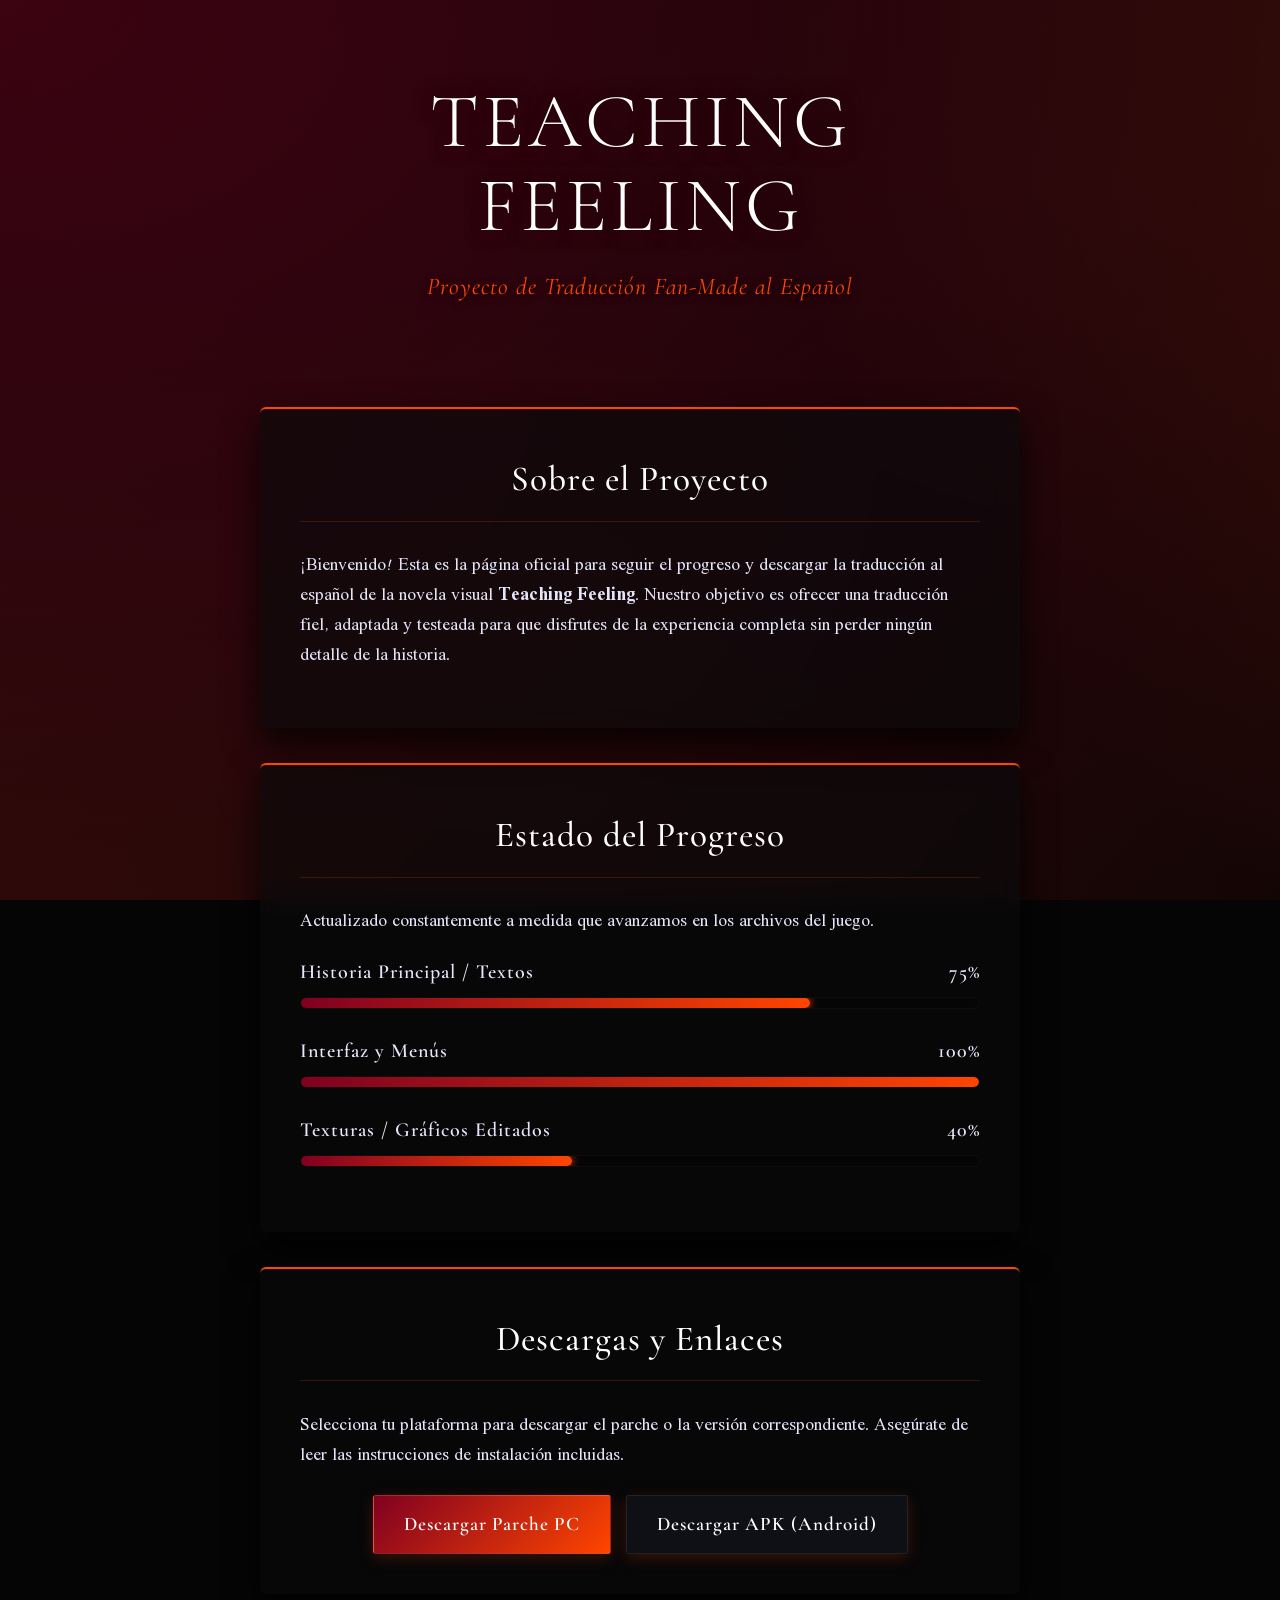
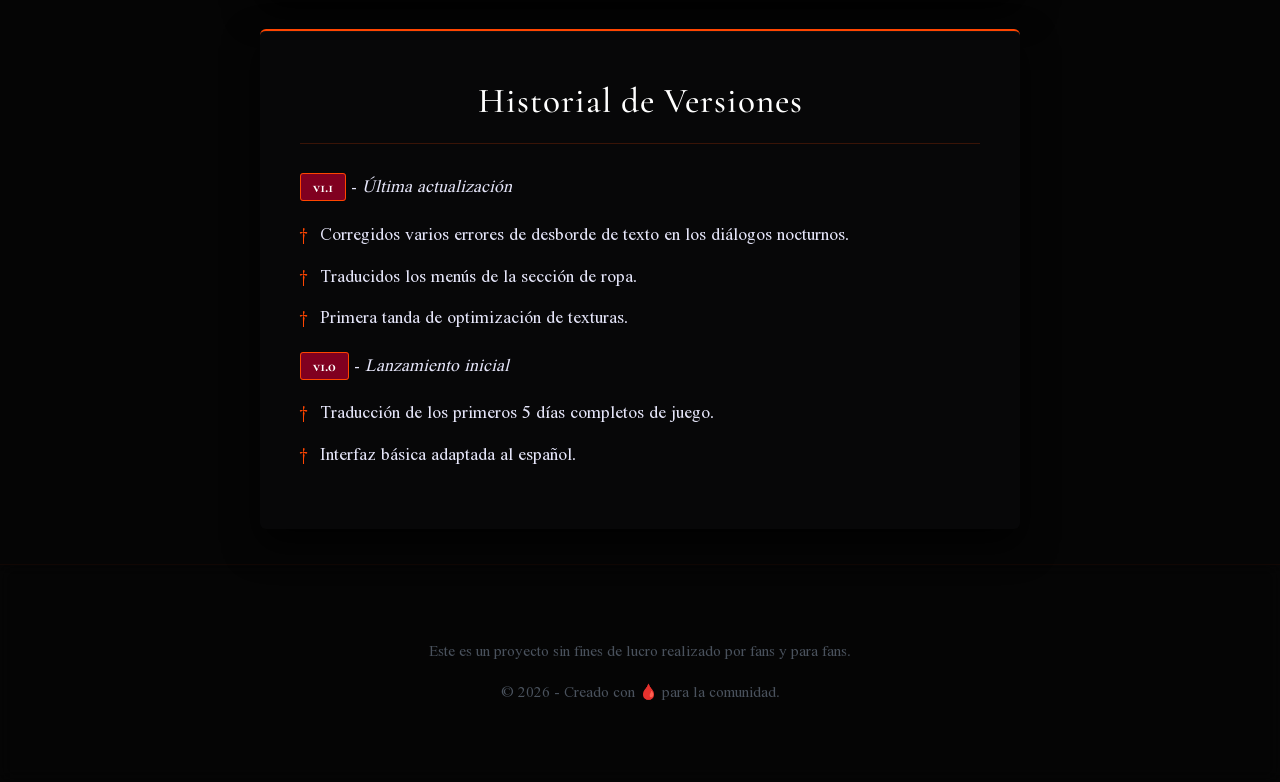
==== index.html @ 64848641 "TF" ====
<!DOCTYPE html>
<html lang="es">
<head>
    <meta charset="UTF-8">
    <meta name="viewport" content="width=device-width, initial-scale=1.0, maximum-scale=1.0, user-scalable=no">
    <title>Teaching Feeling - Traducción al Español</title>
    <link rel="stylesheet" href="style.css">
</head>
<body>

    <header>
        <h1>Teaching Feeling</h1>
        <p class="subtitle">Proyecto de Traducción Fan-Made al Español</p>
    </header>

    <div class="container">

        <section id="about">
            <h2>Sobre el Proyecto</h2>
            <p>¡Bienvenido! Esta es la página oficial para seguir el progreso y descargar la traducción al español de la novela visual <strong>Teaching Feeling</strong>. Nuestro objetivo es ofrecer una traducción fiel, adaptada y testeada para que disfrutes de la experiencia completa sin perder ningún detalle de la historia.</p>
        </section>

        <section id="progress">
            <h2>Estado del Progreso</h2>
            <p>Actualizado constantemente a medida que avanzamos en los archivos del juego.</p>
            
            <div class="progress-wrapper">
                <div class="progress-label">
                    <span class="highlight">Historia Principal / Textos</span>
                    <span class="highlight">75%</span>
                </div>
                <div class="progress-bar-bg">
                    <div class="progress-bar-fill" style="width: 75%;"></div>
                </div>
            </div>

            <div class="progress-wrapper">
                <div class="progress-label">
                    <span class="highlight">Interfaz y Menús</span>
                    <span class="highlight">100%</span>
                </div>
                <div class="progress-bar-bg">
                    <div class="progress-bar-fill" style="width: 100%;"></div>
                </div>
            </div>

            <div class="progress-wrapper">
                <div class="progress-label">
                    <span class="highlight text-muted">Texturas / Gráficos Editados</span>
                    <span class="highlight text-muted">40%</span>
                </div>
                <div class="progress-bar-bg">
                    <div class="progress-bar-fill" style="width: 40%;"></div>
                </div>
            </div>
        </section>

        <section id="download">
            <h2>Descargas y Enlaces</h2>
            <p>Selecciona tu plataforma para descargar el parche o la versión correspondiente. Asegúrate de leer las instrucciones de instalación incluidas.</p>
            <div class="btn-container">
                <a href="#" class="btn" target="_blank">Descargar Parche PC</a>
                <a href="#" class="btn btn-secondary" target="_blank">Descargar APK (Android)</a>
            </div>
        </section>

        <section id="changelog">
            <h2>Historial de Versiones</h2>
            <p><span class="version-tag">v1.1</span> - <em>Última actualización</em></p>
            <ul>
                <li>Corregidos varios errores de desborde de texto en los diálogos nocturnos.</li>
                <li>Traducidos los menús de la sección de ropa.</li>
                <li>Primera tanda de optimización de texturas.</li>
            </ul>
            
            <p><span class="version-tag">v1.0</span> - <em>Lanzamiento inicial</em></p>
            <ul>
                <li>Traducción de los primeros 5 días completos de juego.</li>
                <li>Interfaz básica adaptada al español.</li>
            </ul>
        </section>

    </div>

    <footer>
        <p>Este es un proyecto sin fines de lucro realizado por fans y para fans.</p>
        <p>&copy; 2026 - Creado con 🩸 para la comunidad.</p>
    </footer>

</body>
</html>
---- style.css ----
/* --- IMPORTACIÓN DE FUENTES DESDE GOOGLE FONTS --- */
@import url('https://fonts.googleapis.com/css2?family=Cormorant+Garamond:ital,wght@0,300..700;1,300..700&family=Tai+Heritage+Pro:wght@400;700&display=swap');

/* --- CONFIGURACIÓN DE VARIABLES --- */
:root {
    --card-bg: rgba(10, 10, 12, 0.65); 
    --accent-color: #ff4500;       
    --accent-blood: #800020;       
    --text-color: #e6e6fa;
    --text-muted: #9fa8b3;
}

/* --- BLINDAJE ABSOLUTO ANTI-DESBORDE Y CENTRADO --- */
html, body {
    width: 100%;
    max-width: 100%;
    margin: 0;
    padding: 0;
    overflow-x: hidden; 
    box-sizing: border-box;
}

*, *:before, *:after {
    box-sizing: inherit;
}

body {
    font-family: 'Tai Heritage Pro', serif;
    color: var(--text-color);
    line-height: 1.7;
    font-size: 1.1rem;
    min-height: 100vh;
    background-color: #050505; 
    
    /* Configuración de alineación central para el body */
    display: flex;
    flex-direction: column;
    align-items: center;
    justify-content: flex-start;
    text-align: center; /* Centra textos por defecto */
    
    /* Fondo animado líquido */
    background-image: 
        radial-gradient(at 0% 0%, rgba(128, 0, 32, 0.45) 0px, transparent 50%),   
        radial-gradient(at 100% 0%, rgba(255, 69, 0, 0.35) 0px, transparent 50%), 
        radial-gradient(at 50% 50%, rgba(20, 5, 5, 0.9) 0px, transparent 100%),   
        radial-gradient(at 0% 100%, rgba(255, 69, 0, 0.3) 0px, transparent 60%),  
        radial-gradient(at 100% 100%, rgba(140, 10, 10, 0.5) 0px, transparent 50%);
    
    background-size: 200% 200%;
    background-attachment: fixed;
    animation: fluidoMaligno 18s ease infinite alternate;
}

@keyframes fluidoMaligno {
    0% { background-position: 0% 50%; }
    50% { background-position: 100% 50%; }
    100% { background-position: 50% 100%; }
}

/* --- CONTENEDOR CENTRAL CONTROLADO --- */
.container {
    width: 100%;
    max-width: 800px; /* Un pelo más estrecho para centrar mejor el impacto visual */
    padding: 0 20px;
    position: relative;
    z-index: 2;
}

/* --- ENCABEZADO CENTRADO TOTAL --- */
header {
    width: 100%;
    max-width: 800px;
    padding: 80px 20px 40px 20px;
    position: relative;
    z-index: 2;
    margin: 0 auto;
}

header h1 {
    font-family: 'Cormorant Garamond', serif;
    font-size: 4.8rem; 
    font-weight: 300;
    letter-spacing: 4px;
    margin: 0;
    color: #ffffff;
    line-height: 1.1;
    text-transform: uppercase;
    text-shadow: 0 0 20px rgba(0, 0, 0, 0.9), 0 5px 15px rgba(128, 0, 32, 0.4);
}

header .subtitle {
    font-family: 'Cormorant Garamond', serif;
    font-style: italic;
    color: var(--accent-color);
    font-size: 1.5rem;
    margin-top: 18px;
    letter-spacing: 1px;
    text-shadow: 0 2px 8px rgba(0,0,0,0.8);
}

/* --- TARJETAS CENTRADAS CORREGIDAS --- */
section {
    background-color: var(--card-bg);
    padding: 40px;
    margin: 35px 0;
    border-radius: 6px;
    border-top: 2px solid var(--accent-color); /* Borde superior para mantener simetría central */
    backdrop-filter: blur(12px); 
    -webkit-backdrop-filter: blur(12px);
    box-shadow: 0 15px 35px rgba(0, 0, 0, 0.8), inset 0 1px 1px rgba(255,255,255,0.05);
    text-align: left; /* Mantiene la lectura del contenido alineada a la izquierda dentro de la tarjeta */
}

section h2 {
    font-family: 'Cormorant Garamond', serif;
    font-size: 2.2rem;
    font-weight: 500;
    margin-top: 0;
    border-bottom: 1px solid rgba(255, 69, 0, 0.2);
    padding-bottom: 12px;
    color: #ffffff;
    letter-spacing: 1px;
    text-align: center; /* Títulos de secciones bien centrados */
}

/* --- BARRAS DE PROGRESO --- */
.highlight {
    font-family: 'Cormorant Garamond', serif;
    font-size: 1.25rem;
    font-weight: 600;
    letter-spacing: 1px;
}

.progress-wrapper {
    margin-bottom: 25px;
}

.progress-label {
    display: flex;
    justify-content: space-between;
    margin-bottom: 8px;
}

.progress-bar-bg {
    background-color: rgba(5, 5, 7, 0.8);
    height: 12px;
    border-radius: 6px;
    overflow: hidden;
    border: 1px solid rgba(255, 255, 255, 0.03);
}

.progress-bar-fill {
    background: linear-gradient(90deg, var(--accent-blood), var(--accent-color));
    height: 100%;
    border-radius: 6px;
    box-shadow: 0 0 8px var(--accent-color);
}

/* --- BOTONES ALINEADOS AL CENTRO --- */
.btn-container {
    display: flex;
    gap: 15px;
    flex-wrap: wrap;
    justify-content: center; /* Centra los botones en PC */
    margin-top: 25px;
}

.btn {
    font-family: 'Cormorant Garamond', serif;
    font-size: 1.2rem;
    font-weight: 600;
    background: linear-gradient(135deg, var(--accent-blood), var(--accent-color));
    color: #ffffff;
    padding: 12px 30px;
    text-decoration: none;
    border-radius: 3px;
    transition: all 0.4s cubic-bezier(0.25, 0.8, 0.25, 1);
    letter-spacing: 1px;
    box-shadow: 0 4px 15px rgba(255, 69, 0, 0.2);
    border: 1px solid rgba(255, 255, 255, 0.1);
}

.btn:hover {
    transform: translateY(-2px);
    box-shadow: 0 8px 25px rgba(255, 69, 0, 0.45);
    border-color: var(--accent-color);
}

.btn-secondary {
    background: rgba(20, 24, 33, 0.6);
    border: 1px solid rgba(255, 255, 255, 0.08);
}

.btn-secondary:hover {
    background: rgba(35, 42, 56, 0.8);
}

/* --- LISTAS --- */
ul {
    list-style-type: none;
    padding-left: 0;
}

li {
    margin-bottom: 12px;
    position: relative;
    padding-left: 20px;
}

li::before {
    content: "†";
    color: var(--accent-color);
    position: absolute;
    left: 0;
    top: 0;
    font-size: 1.1rem;
}

.version-tag {
    font-family: 'Cormorant Garamond', serif;
    color: #ffffff;
    background-color: var(--accent-blood);
    padding: 3px 12px;
    border-radius: 3px;
    font-size: 1rem;
    font-weight: 700;
    border: 1px solid var(--accent-color);
}

/* --- FOOTER CENTRADO --- */
footer {
    width: 100%;
    text-align: center;
    padding: 60px 20px;
    color: #4a525d;
    font-size: 0.95rem;
    border-top: 1px solid rgba(255, 69, 0, 0.05);
    background-color: rgba(5, 5, 5, 0.6);
    backdrop-filter: blur(8px);
}

/* ==========================================================================
   🛠️ CORRECCIÓN DEFINITIVA ANDROID / MÓVILES (ANTI-ZOOM TOTAL)
   ========================================================================== */
@media (max-width: 768px) {
    body {
        font-size: 1rem;
    }

    .container {
        padding: 0 12px; /* Espaciado simétrico para celulares */
    }

    header {
        padding: 50px 10px 25px 10px;
    }

    header h1 {
        font-size: 2.4rem; /* Ajuste perfecto para pantallas Android estándar */
        letter-spacing: 2px;
        line-height: 1.2;
    }

    header .subtitle {
        font-size: 1.1rem;
        margin-top: 12px;
    }

    section {
        padding: 22px;   /* Mayor optimización de lectura */
        margin: 25px 0;  
    }

    section h2 {
        font-size: 1.6rem; 
    }

    .btn-container {
        gap: 12px;
        width: 100%;
    }

    .btn {
        width: 100%; /* Botones adaptables limpios a pantalla completa táctil */
        box-sizing: border-box;
    }
}
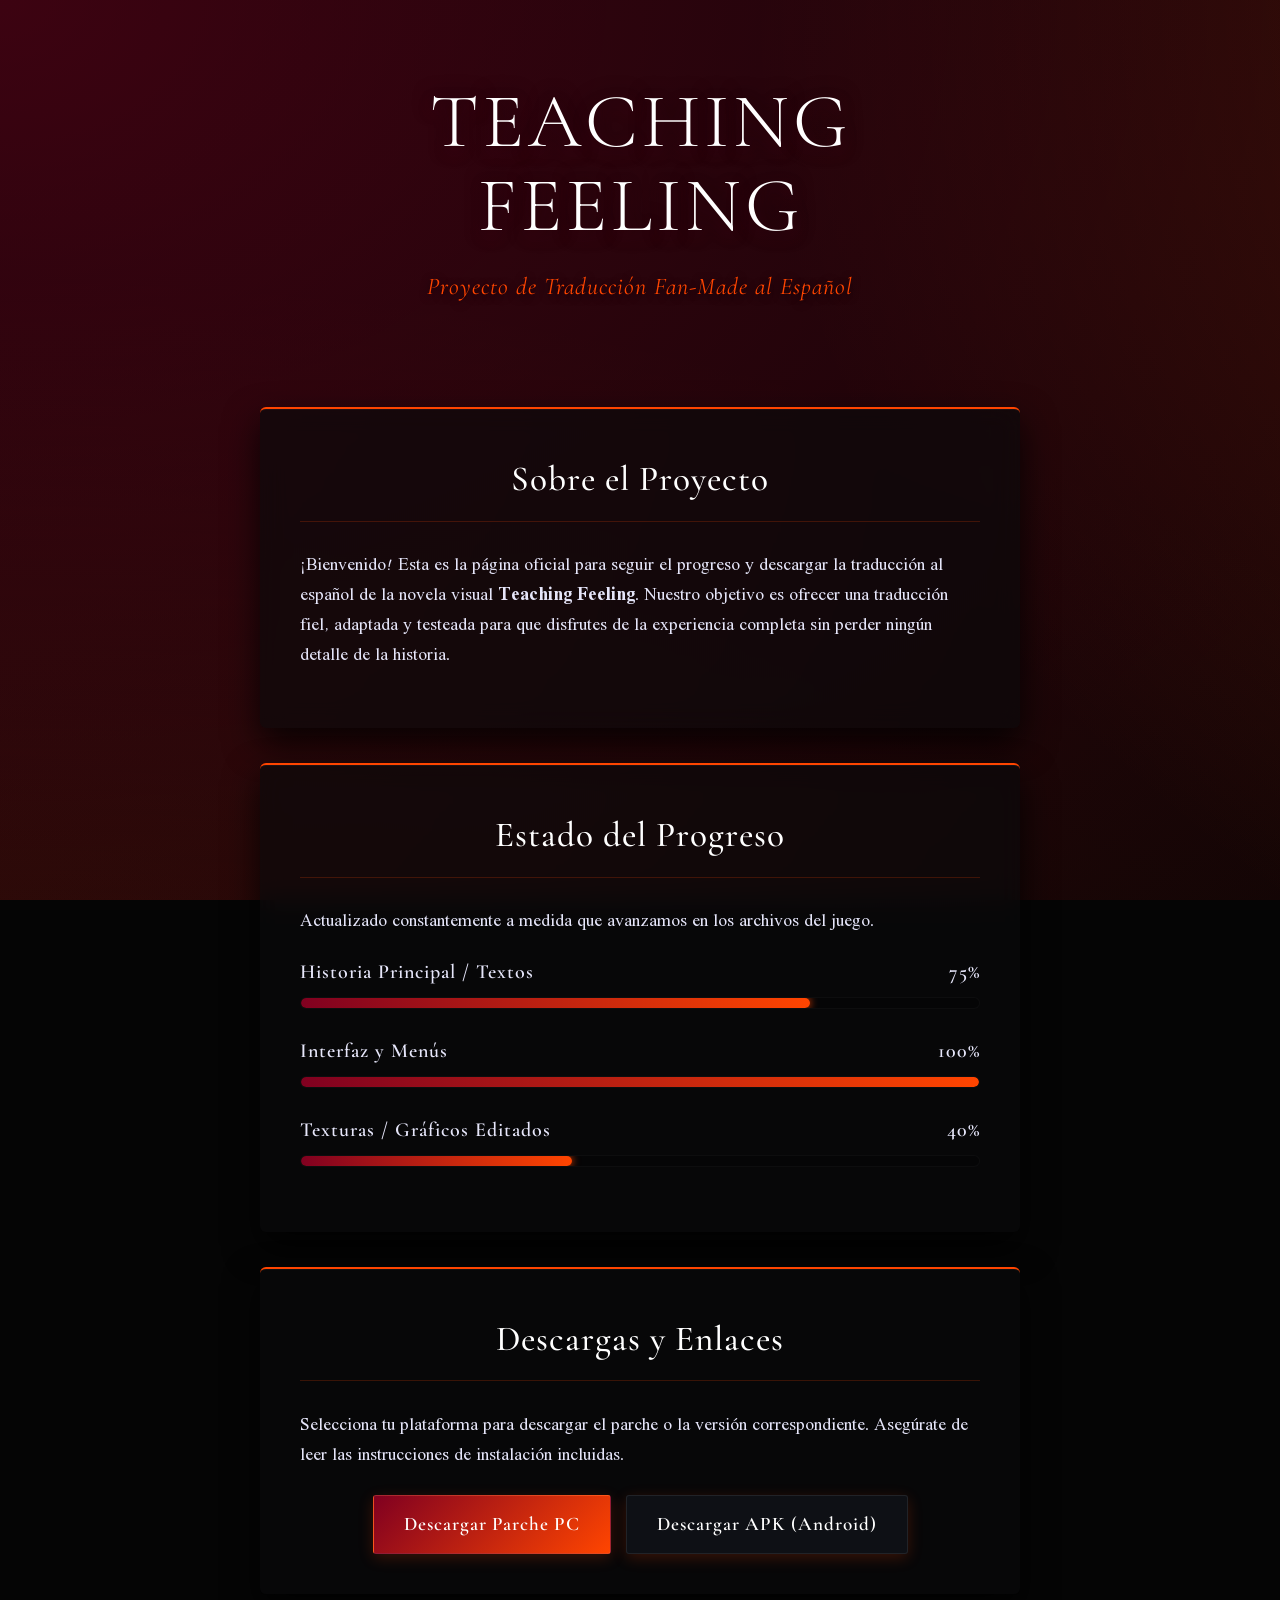
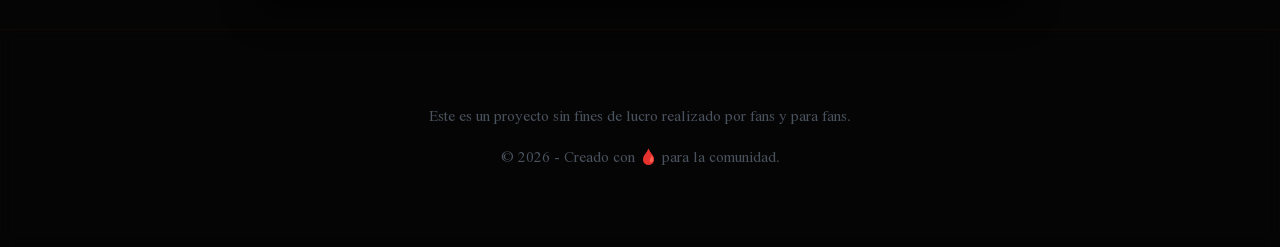
==== commit 6af021e2: "TF" ====
--- a/index.html
+++ b/index.html
@@ -1,6 +1,9 @@
 <!DOCTYPE html>
 <html lang="es">
 <head>
+    <!-- ==========================================================================
+       ⚙️ CONFIGURACIÓN METADATOS Y CONTROL MÓVIL
+       ========================================================================== -->
     <meta charset="UTF-8">
     <meta name="viewport" content="width=device-width, initial-scale=1.0, maximum-scale=1.0, user-scalable=no">
     <title>Teaching Feeling - Traducción al Español</title>
@@ -8,22 +11,31 @@
 </head>
 <body>
 
+    <!-- ==========================================================================
+       👑 ENCABEZADO PRINCIPAL DE LA PÁGINA
+       ========================================================================== -->
     <header>
         <h1>Teaching Feeling</h1>
         <p class="subtitle">Proyecto de Traducción Fan-Made al Español</p>
     </header>
 
+    <!-- ==========================================================================
+       📦 CONTENEDOR DE CUADROS PRINCIPALES
+       ========================================================================== -->
     <div class="container">
 
+        <!-- 📜 CUADRO 1: SOBRE EL PROYECTO -->
         <section id="about">
             <h2>Sobre el Proyecto</h2>
             <p>¡Bienvenido! Esta es la página oficial para seguir el progreso y descargar la traducción al español de la novela visual <strong>Teaching Feeling</strong>. Nuestro objetivo es ofrecer una traducción fiel, adaptada y testeada para que disfrutes de la experiencia completa sin perder ningún detalle de la historia.</p>
         </section>
 
+        <!-- 📊 CUADRO 2: ESTADO DEL PROGRESO (BARRAS) -->
         <section id="progress">
             <h2>Estado del Progreso</h2>
             <p>Actualizado constantemente a medida que avanzamos en los archivos del juego.</p>
             
+            <!-- Barra 1: Historia Principal -->
             <div class="progress-wrapper">
                 <div class="progress-label">
                     <span class="highlight">Historia Principal / Textos</span>
@@ -34,6 +46,7 @@
                 </div>
             </div>
 
+            <!-- Barra 2: Interfaz -->
             <div class="progress-wrapper">
                 <div class="progress-label">
                     <span class="highlight">Interfaz y Menús</span>
@@ -44,6 +57,7 @@
                 </div>
             </div>
 
+            <!-- Barra 3: Texturas -->
             <div class="progress-wrapper">
                 <div class="progress-label">
                     <span class="highlight text-muted">Texturas / Gráficos Editados</span>
@@ -55,6 +69,7 @@
             </div>
         </section>
 
+        <!-- 📥 CUADRO 3: DESCARGAS Y BOTONES -->
         <section id="download">
             <h2>Descargas y Enlaces</h2>
             <p>Selecciona tu plataforma para descargar el parche o la versión correspondiente. Asegúrate de leer las instrucciones de instalación incluidas.</p>
@@ -64,24 +79,11 @@
             </div>
         </section>
 
-        <section id="changelog">
-            <h2>Historial de Versiones</h2>
-            <p><span class="version-tag">v1.1</span> - <em>Última actualización</em></p>
-            <ul>
-                <li>Corregidos varios errores de desborde de texto en los diálogos nocturnos.</li>
-                <li>Traducidos los menús de la sección de ropa.</li>
-                <li>Primera tanda de optimización de texturas.</li>
-            </ul>
-            
-            <p><span class="version-tag">v1.0</span> - <em>Lanzamiento inicial</em></p>
-            <ul>
-                <li>Traducción de los primeros 5 días completos de juego.</li>
-                <li>Interfaz básica adaptada al español.</li>
-            </ul>
-        </section>
-
     </div>
 
+    <!-- ==========================================================================
+       🩸 PIE DE PÁGINA (FOOTER)
+       ========================================================================== -->
     <footer>
         <p>Este es un proyecto sin fines de lucro realizado por fans y para fans.</p>
         <p>&copy; 2026 - Creado con 🩸 para la comunidad.</p>
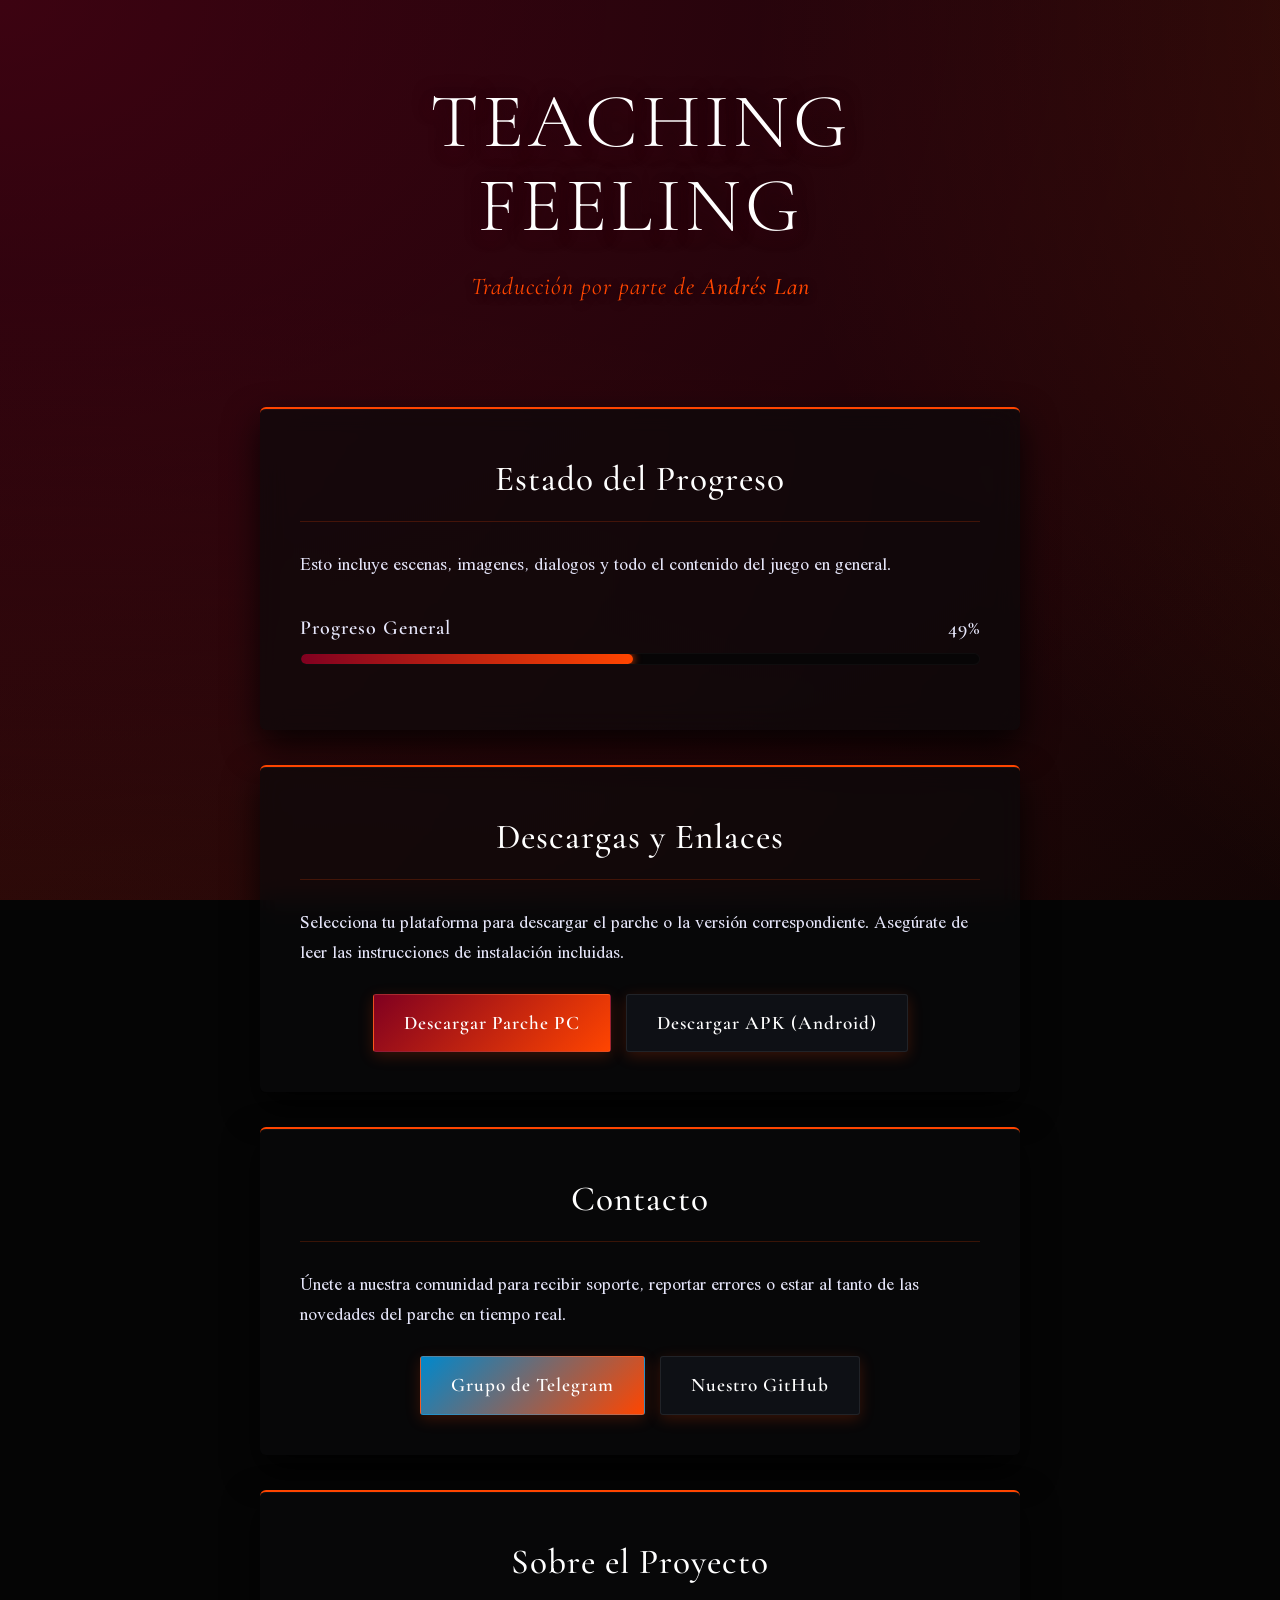
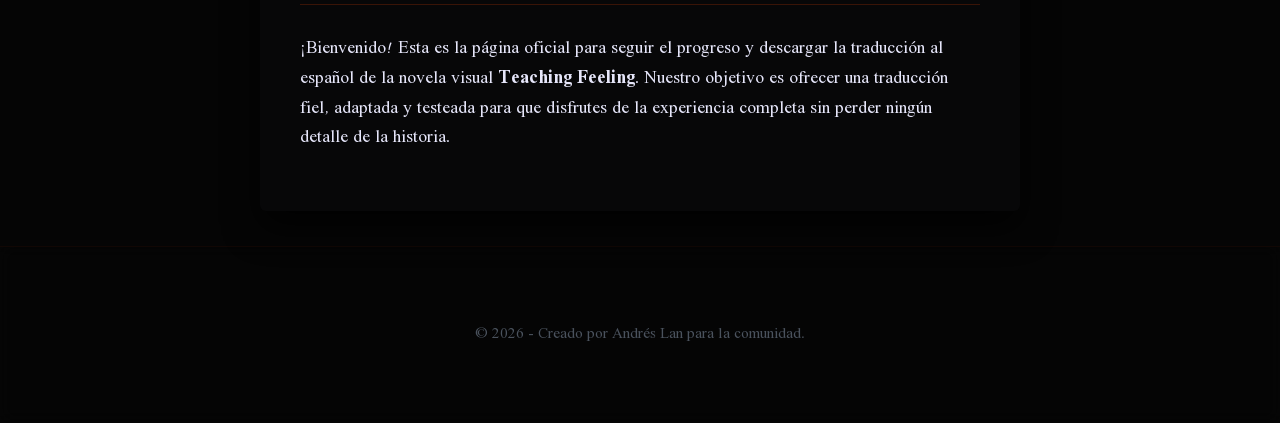
==== commit ce2c7d1f: "TF" ====
--- a/index.html
+++ b/index.html
@@ -8,68 +8,53 @@
     <meta name="viewport" content="width=device-width, initial-scale=1.0, maximum-scale=1.0, user-scalable=no">
     <title>Teaching Feeling - Traducción al Español</title>
     <link rel="stylesheet" href="style.css">
+    <style>
+        /* Un pequeño retoque para que tu enlace en el subtítulo se vea nítido y no como un link azul feo */
+        header .subtitle a {
+            color: var(--accent-color);
+            text-decoration: none;
+            font-weight: 500;
+            transition: color 0.3s ease;
+        }
+        header .subtitle a:hover {
+            color: #ffffff;
+            text-shadow: 0 0 10px var(--accent-color);
+        }
+    </style>
 </head>
 <body>
 
     <!-- ==========================================================================
-       👑 ENCABEZADO PRINCIPAL DE LA PÁGINA
+       👑 ENCABEZADO PRINCIPAL (CON TU CANAL DE YOUTUBE)
        ========================================================================== -->
     <header>
         <h1>Teaching Feeling</h1>
-        <p class="subtitle">Proyecto de Traducción Fan-Made al Español</p>
+        <p class="subtitle">Traducción por parte de <a href="https://www.youtube.com/@andres_lan2969" target="_blank">Andrés Lan</a></p>
     </header>
 
     <!-- ==========================================================================
-       📦 CONTENEDOR DE CUADROS PRINCIPALES
+       📦 CONTENEDOR DE CUADROS PRINCIPALES (REORDENADO Y CONFIGURADO)
        ========================================================================== -->
     <div class="container">
 
-        <!-- 📜 CUADRO 1: SOBRE EL PROYECTO -->
-        <section id="about">
-            <h2>Sobre el Proyecto</h2>
-            <p>¡Bienvenido! Esta es la página oficial para seguir el progreso y descargar la traducción al español de la novela visual <strong>Teaching Feeling</strong>. Nuestro objetivo es ofrecer una traducción fiel, adaptada y testeada para que disfrutes de la experiencia completa sin perder ningún detalle de la historia.</p>
-        </section>
-
-        <!-- 📊 CUADRO 2: ESTADO DEL PROGRESO (BARRAS) -->
+        <!-- 📊 CUADRO 1: ESTADO DEL PROGRESO (AHORA DE PRIMERO Y BARRA ÚNICA) -->
         <section id="progress">
             <h2>Estado del Progreso</h2>
-            <p>Actualizado constantemente a medida que avanzamos en los archivos del juego.</p>
+            <p>Esto incluye escenas, imagenes, dialogos y todo el contenido del juego en general.</p>
             
-            <!-- Barra 1: Historia Principal -->
-            <div class="progress-wrapper">
+            <!-- Barra Única Global al 49% -->
+            <div class="progress-wrapper" style="margin-top: 30px;">
                 <div class="progress-label">
-                    <span class="highlight">Historia Principal / Textos</span>
-                    <span class="highlight">75%</span>
+                    <span class="highlight">Progreso General</span>
+                    <span class="highlight">49%</span>
                 </div>
                 <div class="progress-bar-bg">
-                    <div class="progress-bar-fill" style="width: 75%;"></div>
-                </div>
-            </div>
-
-            <!-- Barra 2: Interfaz -->
-            <div class="progress-wrapper">
-                <div class="progress-label">
-                    <span class="highlight">Interfaz y Menús</span>
-                    <span class="highlight">100%</span>
-                </div>
-                <div class="progress-bar-bg">
-                    <div class="progress-bar-fill" style="width: 100%;"></div>
-                </div>
-            </div>
-
-            <!-- Barra 3: Texturas -->
-            <div class="progress-wrapper">
-                <div class="progress-label">
-                    <span class="highlight text-muted">Texturas / Gráficos Editados</span>
-                    <span class="highlight text-muted">40%</span>
-                </div>
-                <div class="progress-bar-bg">
-                    <div class="progress-bar-fill" style="width: 40%;"></div>
+                    <div class="progress-bar-fill" style="width: 49%;"></div>
                 </div>
             </div>
         </section>
 
-        <!-- 📥 CUADRO 3: DESCARGAS Y BOTONES -->
+        <!-- 📥 CUADRO 2: DESCARGAS Y BOTONES -->
         <section id="download">
             <h2>Descargas y Enlaces</h2>
             <p>Selecciona tu plataforma para descargar el parche o la versión correspondiente. Asegúrate de leer las instrucciones de instalación incluidas.</p>
@@ -79,14 +64,29 @@
             </div>
         </section>
 
+        <!-- 💬 CUADRO 3: CONTACTO Y COMUNIDAD (NUEVA CAJA CON TELEGRAM Y GITHUB) -->
+        <section id="contact">
+            <h2>Contacto</h2>
+            <p>Únete a nuestra comunidad para recibir soporte, reportar errores o estar al tanto de las novedades del parche en tiempo real.</p>
+            <div class="btn-container">
+                <a href="https://t.me/+kTbMTQbJQuFhNDE5" class="btn" target="_blank" style="background: linear-gradient(135deg, #0088cc, var(--accent-color));">Grupo de Telegram</a>
+                <a href="https://github.com/Andreslan327/Teaching-Feeling_5.0-Spanish" class="btn btn-secondary" target="_blank">Nuestro GitHub</a>
+            </div>
+        </section>
+
+        <!-- 📜 CUADRO 4: SOBRE EL PROYECTO (AHORA DE ÚLTIMO) -->
+        <section id="about">
+            <h2>Sobre el Proyecto</h2>
+            <p>¡Bienvenido! Esta es la página oficial para seguir el progreso y descargar la traducción al español de la novela visual <strong>Teaching Feeling</strong>. Nuestro objetivo es ofrecer una traducción fiel, adaptada y testeada para que disfrutes de la experiencia completa sin perder ningún detalle de la historia.</p>
+        </section>
+
     </div>
 
     <!-- ==========================================================================
-       🩸 PIE DE PÁGINA (FOOTER)
+       🩸 PIE DE PÁGINA (CON TU FIRMA EXCLUSIVA)
        ========================================================================== -->
     <footer>
-        <p>Este es un proyecto sin fines de lucro realizado por fans y para fans.</p>
-        <p>&copy; 2026 - Creado con 🩸 para la comunidad.</p>
+        <p>&copy; 2026 - Creado por Andrés Lan para la comunidad.</p>
     </footer>
 
 </body>
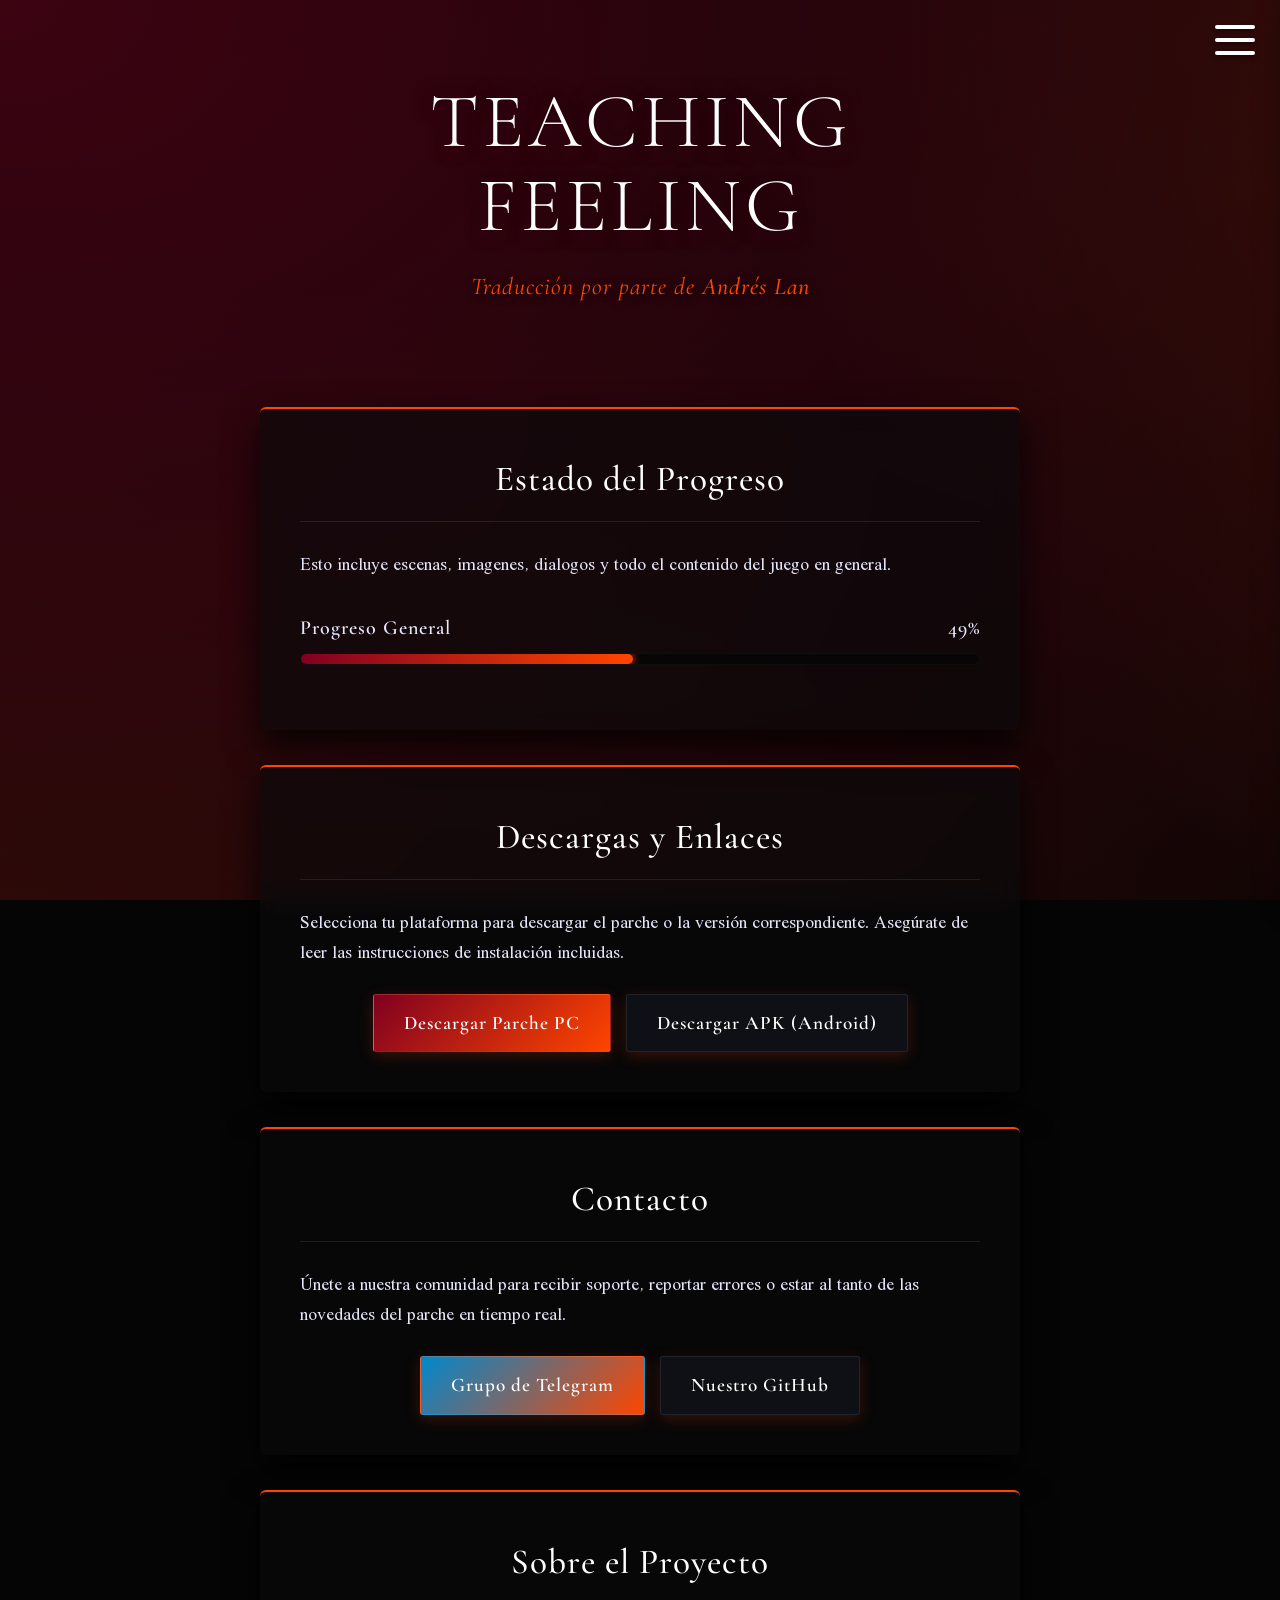
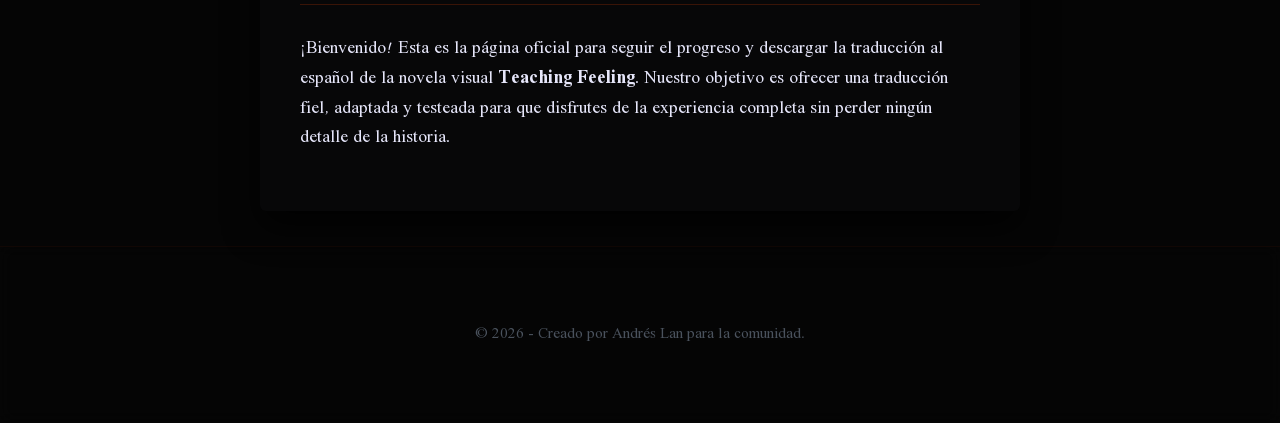
==== commit b1ad0c71: "TF" ====
--- a/index.html
+++ b/index.html
@@ -1,15 +1,11 @@
 <!DOCTYPE html>
 <html lang="es">
 <head>
-    <!-- ==========================================================================
-       ⚙️ CONFIGURACIÓN METADATOS Y CONTROL MÓVIL
-       ========================================================================== -->
     <meta charset="UTF-8">
     <meta name="viewport" content="width=device-width, initial-scale=1.0, maximum-scale=1.0, user-scalable=no">
     <title>Teaching Feeling - Traducción al Español</title>
     <link rel="stylesheet" href="style.css">
     <style>
-        /* Un pequeño retoque para que tu enlace en el subtítulo se vea nítido y no como un link azul feo */
         header .subtitle a {
             color: var(--accent-color);
             text-decoration: none;
@@ -24,25 +20,34 @@
 </head>
 <body>
 
-    <!-- ==========================================================================
-       👑 ENCABEZADO PRINCIPAL (CON TU CANAL DE YOUTUBE)
-       ========================================================================== -->
+    <div class="menu-toggle" id="menuToggle">
+        <span></span>
+        <span></span>
+        <span></span>
+    </div>
+
+    <nav class="sidebar-menu" id="sidebarMenu">
+        <div class="menu-header">Navegación</div>
+        <ul>
+            <li><a href="index.html" class="active">Inicio</a></li>
+            <li><a href="galery.html">Galería de Fotos</a></li>
+        </ul>
+    </nav>
+    
+    <div class="menu-overlay" id="menuOverlay"></div>
+
+
     <header>
         <h1>Teaching Feeling</h1>
         <p class="subtitle">Traducción por parte de <a href="https://www.youtube.com/@andres_lan2969" target="_blank">Andrés Lan</a></p>
     </header>
 
-    <!-- ==========================================================================
-       📦 CONTENEDOR DE CUADROS PRINCIPALES (REORDENADO Y CONFIGURADO)
-       ========================================================================== -->
     <div class="container">
 
-        <!-- 📊 CUADRO 1: ESTADO DEL PROGRESO (AHORA DE PRIMERO Y BARRA ÚNICA) -->
         <section id="progress">
             <h2>Estado del Progreso</h2>
             <p>Esto incluye escenas, imagenes, dialogos y todo el contenido del juego en general.</p>
             
-            <!-- Barra Única Global al 49% -->
             <div class="progress-wrapper" style="margin-top: 30px;">
                 <div class="progress-label">
                     <span class="highlight">Progreso General</span>
@@ -54,7 +59,6 @@
             </div>
         </section>
 
-        <!-- 📥 CUADRO 2: DESCARGAS Y BOTONES -->
         <section id="download">
             <h2>Descargas y Enlaces</h2>
             <p>Selecciona tu plataforma para descargar el parche o la versión correspondiente. Asegúrate de leer las instrucciones de instalación incluidas.</p>
@@ -64,7 +68,6 @@
             </div>
         </section>
 
-        <!-- 💬 CUADRO 3: CONTACTO Y COMUNIDAD (NUEVA CAJA CON TELEGRAM Y GITHUB) -->
         <section id="contact">
             <h2>Contacto</h2>
             <p>Únete a nuestra comunidad para recibir soporte, reportar errores o estar al tanto de las novedades del parche en tiempo real.</p>
@@ -74,7 +77,6 @@
             </div>
         </section>
 
-        <!-- 📜 CUADRO 4: SOBRE EL PROYECTO (AHORA DE ÚLTIMO) -->
         <section id="about">
             <h2>Sobre el Proyecto</h2>
             <p>¡Bienvenido! Esta es la página oficial para seguir el progreso y descargar la traducción al español de la novela visual <strong>Teaching Feeling</strong>. Nuestro objetivo es ofrecer una traducción fiel, adaptada y testeada para que disfrutes de la experiencia completa sin perder ningún detalle de la historia.</p>
@@ -82,12 +84,29 @@
 
     </div>
 
-    <!-- ==========================================================================
-       🩸 PIE DE PÁGINA (CON TU FIRMA EXCLUSIVA)
-       ========================================================================== -->
     <footer>
         <p>&copy; 2026 - Creado por Andrés Lan para la comunidad.</p>
     </footer>
 
+    <script>
+        const menuToggle = document.getElementById('menuToggle');
+        const sidebarMenu = document.getElementById('sidebarMenu');
+        const menuOverlay = document.getElementById('menuOverlay');
+
+        // Función para abrir/cerrar
+        menuToggle.addEventListener('click', () => {
+            menuToggle.classList.toggle('open');
+            sidebarMenu.classList.toggle('open');
+            menuOverlay.classList.toggle('open');
+        });
+
+        // Cerrar si hacen clic fuera del menú
+        menuOverlay.addEventListener('click', () => {
+            menuToggle.classList.remove('open');
+            sidebarMenu.classList.remove('open');
+            menuOverlay.classList.remove('open');
+        });
+    </script>
+
 </body>
 </html>
--- a/style.css
+++ b/style.css
@@ -285,4 +285,145 @@
         width: 100%; /* Botones adaptables limpios a pantalla completa táctil */
         box-sizing: border-box;
     }
+}
+
+/* ==========================================================================
+   🍔 ESTILOS DEL MENÚ HAMBURGUESA FLUIDO (NIVEL DIOS)
+   ========================================================================== */
+
+/* Botón de las 3 rayitas fijo en la esquina */
+.menu-toggle {
+    position: fixed;
+    top: 25px;
+    right: 25px;
+    width: 40px;
+    height: 30px;
+    z-index: 100;
+    cursor: pointer;
+    display: flex;
+    flex-direction: column;
+    justify-content: space-between;
+}
+
+.menu-toggle span {
+    display: block;
+    width: 100%;
+    height: 4px;
+    background-color: #ffffff;
+    border-radius: 2px;
+    transition: all 0.4s cubic-bezier(0.25, 0.8, 0.25, 1);
+    box-shadow: 0 2px 5px rgba(0,0,0,0.5);
+}
+
+/* Animación de las rayitas transformándose en "X" al abrir */
+.menu-toggle.open span:nth-child(1) {
+    transform: translateY(13px) rotate(45deg);
+    background-color: var(--accent-color);
+}
+.menu-toggle.open span:nth-child(2) {
+    opacity: 0;
+}
+.menu-toggle.open span:nth-child(3) {
+    transform: translateY(-13px) rotate(-45deg);
+    background-color: var(--accent-color);
+}
+
+/* El panel del menú lateral */
+.sidebar-menu {
+    position: fixed;
+    top: 0;
+    right: -300px; /* Escondido por defecto a la derecha */
+    width: 280px;
+    height: 100vh;
+    background-color: rgba(10, 10, 12, 0.9); /* Oscuro gótico con transparencia */
+    backdrop-filter: blur(20px);
+    -webkit-backdrop-filter: blur(20px);
+    box-shadow: -5px 0 30px rgba(0, 0, 0, 0.8);
+    z-index: 99;
+    transition: right 0.4s cubic-bezier(0.25, 0.8, 0.25, 1);
+    padding: 80px 30px;
+    box-sizing: border-box;
+    border-left: 2px solid var(--accent-blood);
+}
+
+.sidebar-menu.open {
+    right: 0; /* Se desliza hacia adentro */
+}
+
+.menu-header {
+    font-family: 'Cormorant Garamond', serif;
+    font-size: 2rem;
+    color: #ffffff;
+    border-bottom: 1px solid rgba(255, 69, 0, 0.2);
+    padding-bottom: 10px;
+    margin-bottom: 30px;
+    letter-spacing: 2px;
+    text-transform: uppercase;
+}
+
+.sidebar-menu ul {
+    list-style: none;
+    padding: 0;
+    margin: 0;
+}
+
+.sidebar-menu li {
+    margin-bottom: 25px;
+    padding-left: 0;
+}
+
+.sidebar-menu li::before {
+    content: ""; /* Eliminamos la daga aquí para que el menú sea limpio */
+}
+
+.sidebar-menu a {
+    font-family: 'Cormorant Garamond', serif;
+    font-size: 1.4rem;
+    color: var(--text-color);
+    text-decoration: none;
+    letter-spacing: 1px;
+    transition: all 0.3s ease;
+    display: block;
+}
+
+.sidebar-menu a:hover, 
+.sidebar-menu a.active {
+    color: var(--accent-color);
+    padding-left: 10px; /* Efecto de desplazamiento sutil al pasar el mouse */
+    text-shadow: 0 0 10px rgba(255, 69, 0, 0.4);
+}
+
+/* Capa oscura que bloquea el resto de la pantalla al abrir */
+.menu-overlay {
+    position: fixed;
+    top: 0;
+    left: 0;
+    width: 100vw;
+    height: 100vh;
+    background-color: rgba(0, 0, 0, 0.5);
+    z-index: 98;
+    opacity: 0;
+    pointer-events: none;
+    transition: opacity 0.4s ease;
+}
+
+.menu-overlay.open {
+    opacity: 1;
+    pointer-events: auto;
+}
+
+/* Ajuste responsive para que el botón no estorbe en pantallas pequeñas */
+@media (max-width: 768px) {
+    .menu-toggle {
+        top: 20px;
+        right: 20px;
+        width: 35px;
+        height: 25px;
+    }
+    .menu-toggle.open span:nth-child(1) { transform: translateY(10px) rotate(45deg); }
+    .menu-toggle.open span:nth-child(3) { transform: translateY(-11px) rotate(-45deg); }
+    
+    .sidebar-menu {
+        width: 240px;
+    }
 }
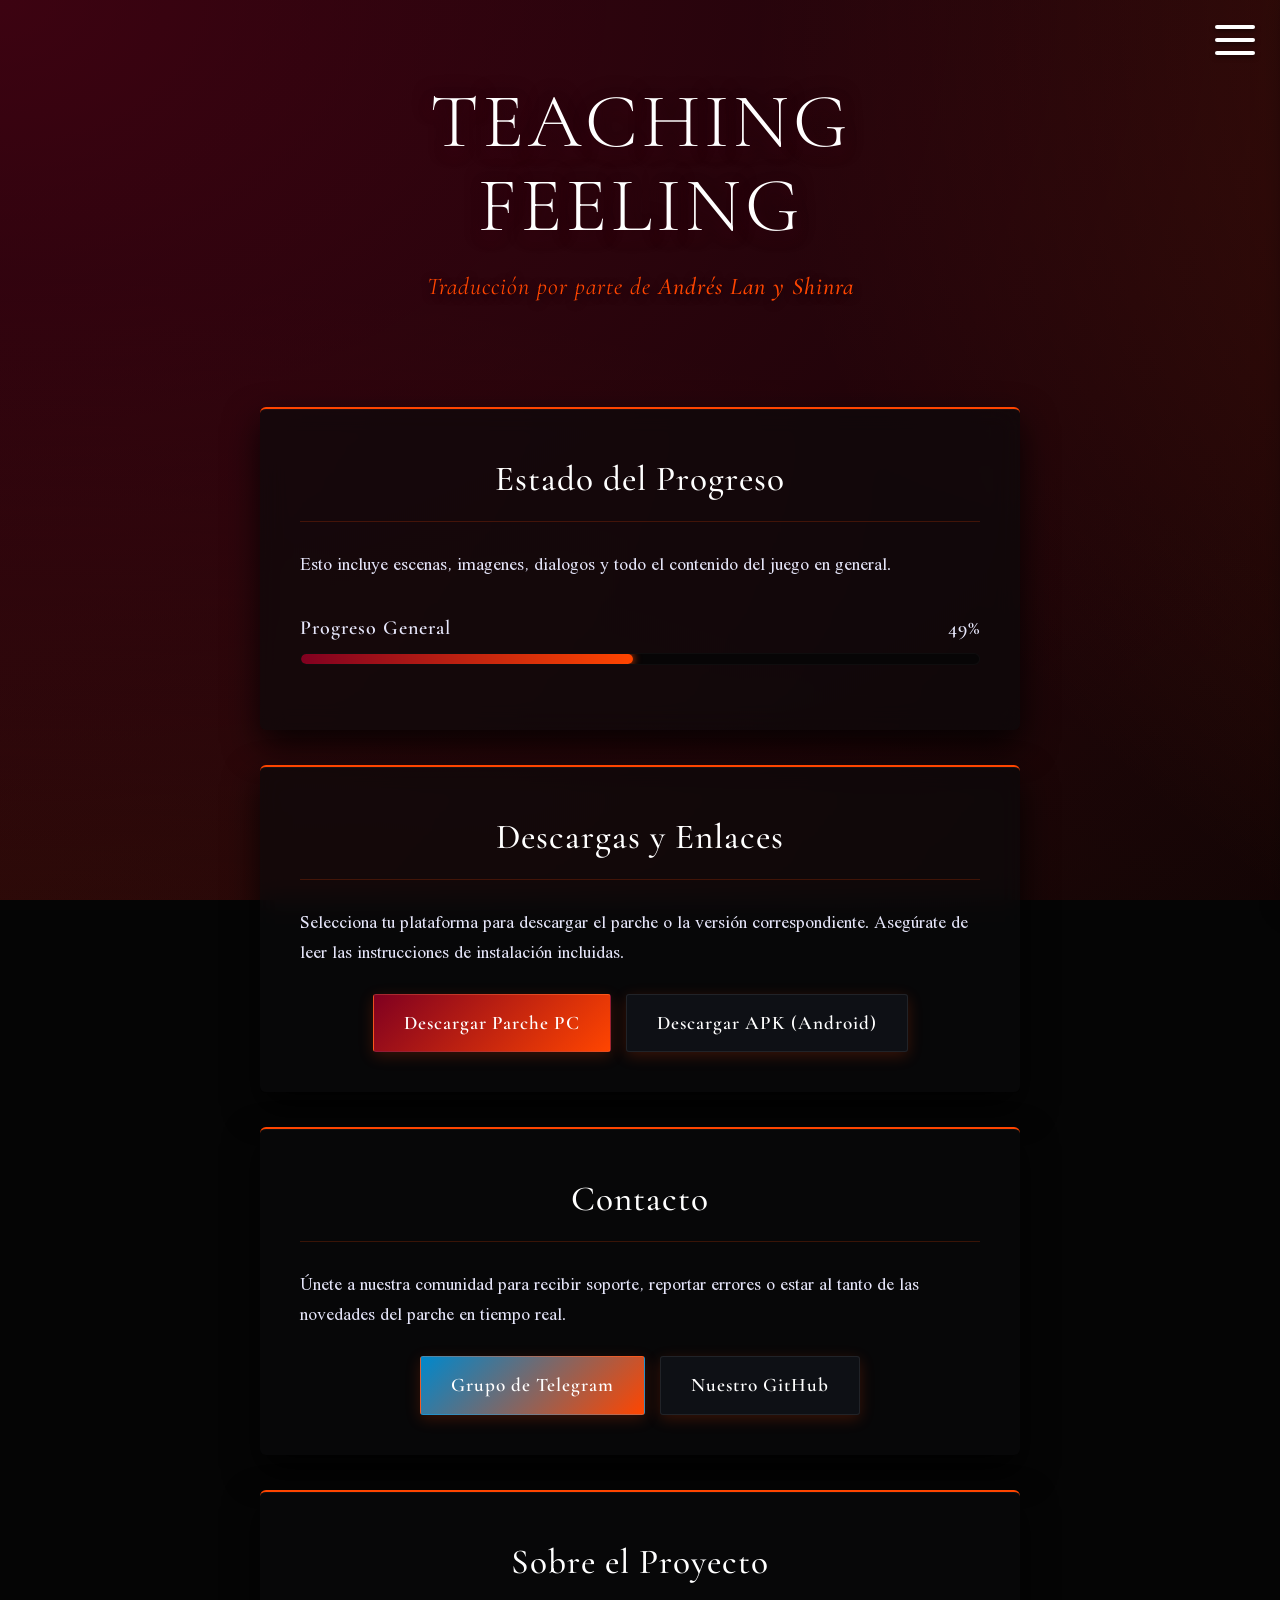
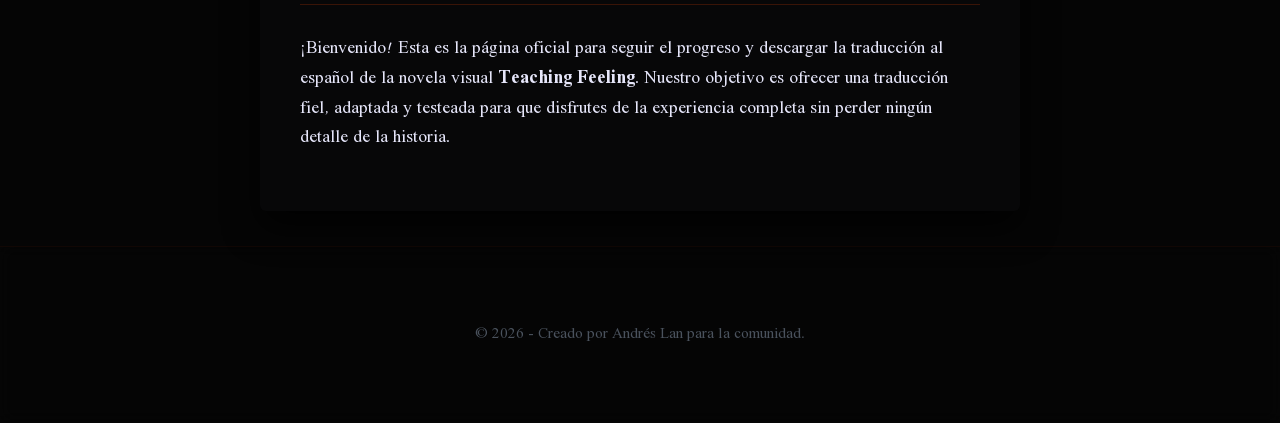
==== commit 9a6558ef: "TF" ====
--- a/index.html
+++ b/index.html
@@ -39,7 +39,7 @@
 
     <header>
         <h1>Teaching Feeling</h1>
-        <p class="subtitle">Traducción por parte de <a href="https://www.youtube.com/@andres_lan2969" target="_blank">Andrés Lan</a></p>
+        <p class="subtitle">Traducción por parte de <a href="https://www.youtube.com/@andres_lan2969" target="_blank">Andrés Lan y Shinra</a></p>
     </header>
 
     <div class="container">
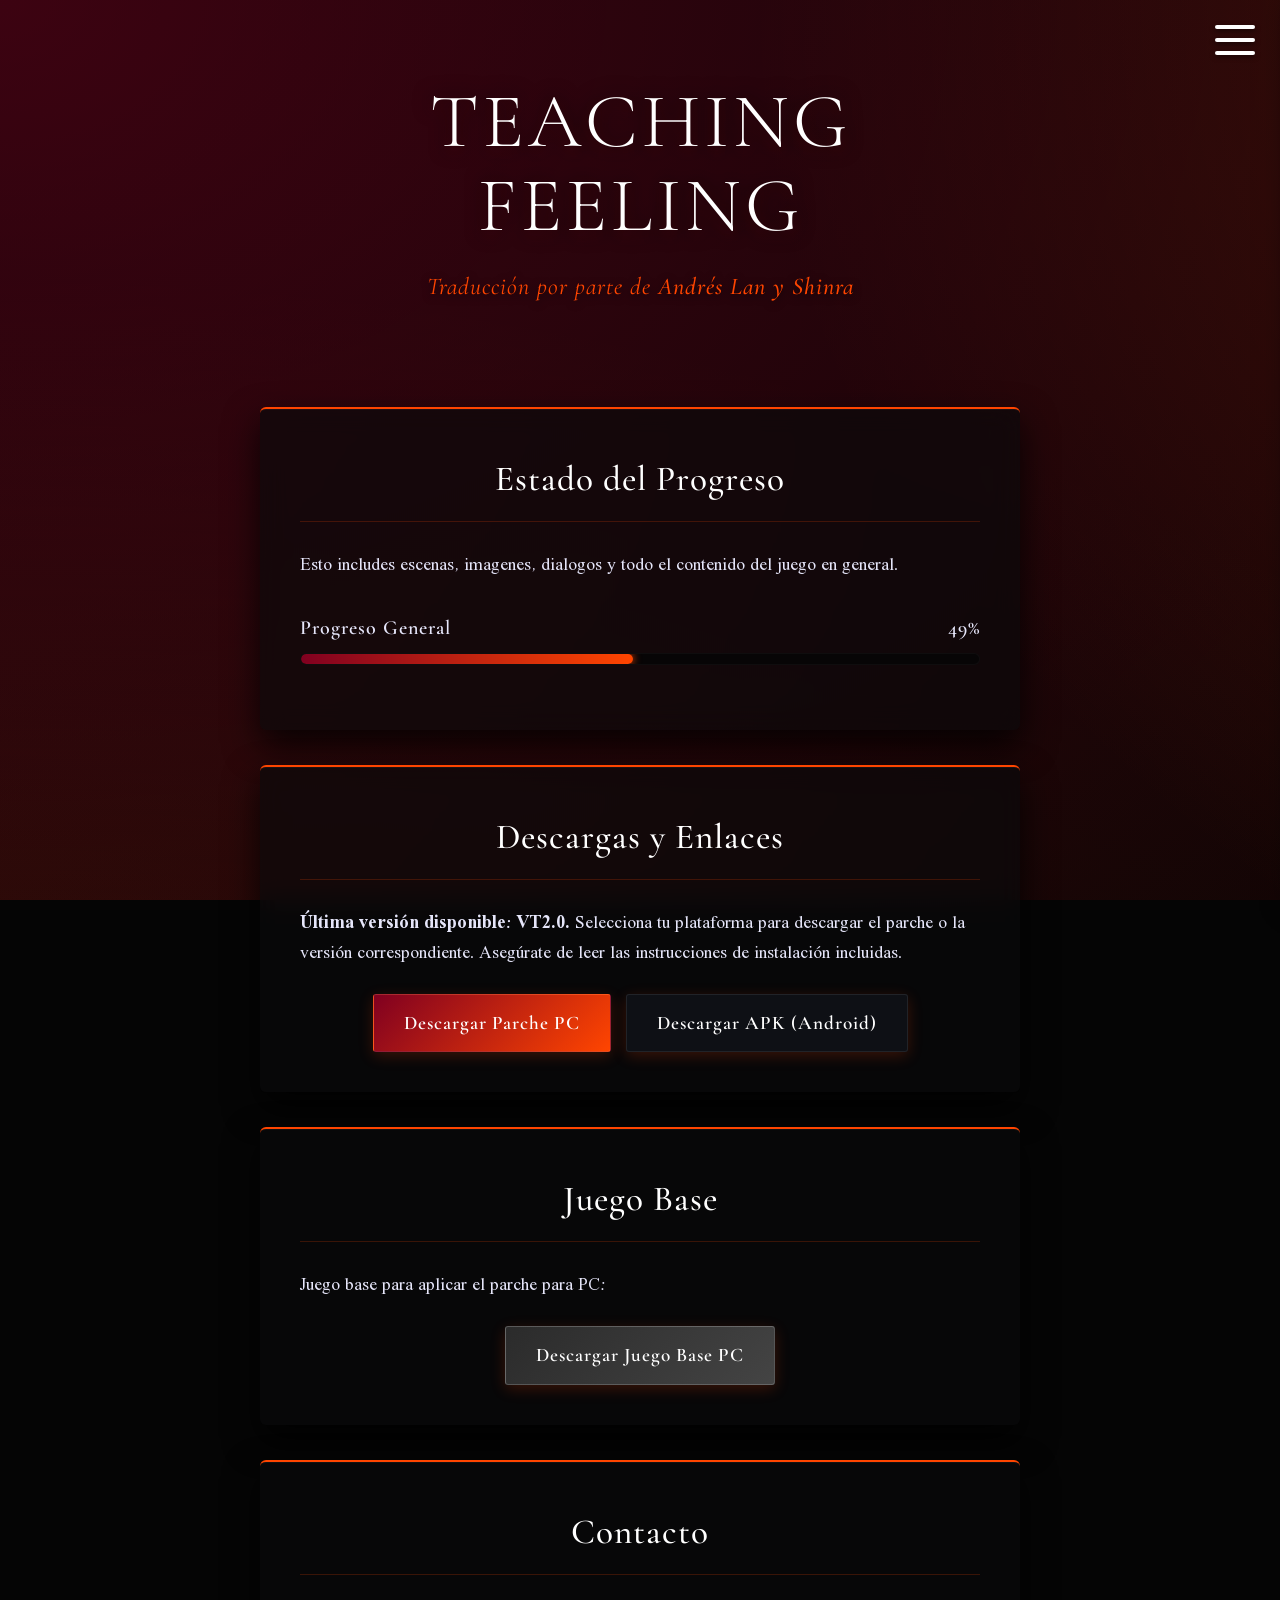
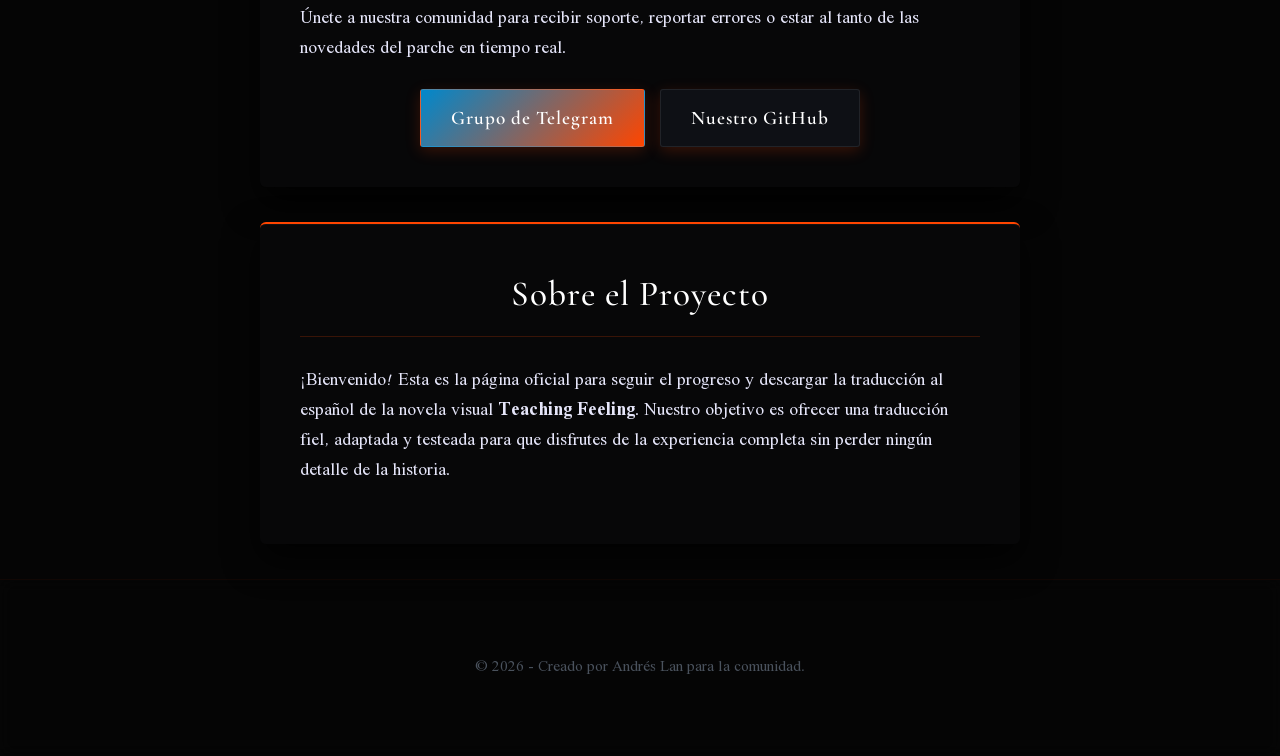
==== commit 7c8e873a: "TF" ====
--- a/index.html
+++ b/index.html
@@ -1,10 +1,21 @@
 <!DOCTYPE html>
 <html lang="es">
 <head>
+    <!-- ==========================================================================
+       ⚙️ CONFIGURACIÓN METADATOS Y CONTROL MÓVIL
+       ========================================================================== -->
     <meta charset="UTF-8">
     <meta name="viewport" content="width=device-width, initial-scale=1.0, maximum-scale=1.0, user-scalable=no">
+    
+    <meta property="og:title" content="Teaching Feeling - Traducción al Español por Andrés Lan y Shinra">
+    <meta property="og:description" content="Progreso actual al 49%, descargas del parche para PC y APK de Android. ¡Comunidad oficial en español!">
+    <meta property="og:url" content="https://andreslan327.github.io/Teaching-Feeling_5.0-Spanish/">
+    <meta property="og:image" content="https://andreslan327.github.io/Teaching-Feeling_5.0-Spanish/preview.png">
+    <meta property="og:type" content="website">
+
     <title>Teaching Feeling - Traducción al Español</title>
     <link rel="stylesheet" href="style.css">
+    
     <style>
         header .subtitle a {
             color: var(--accent-color);
@@ -20,6 +31,9 @@
 </head>
 <body>
 
+    <!-- ==========================================================================
+       🍔 BOTÓN TRES RAYITAS Y MENÚ DESPLEGABLE
+       ========================================================================== -->
     <div class="menu-toggle" id="menuToggle">
         <span></span>
         <span></span>
@@ -31,22 +45,29 @@
         <ul>
             <li><a href="index.html" class="active">Inicio</a></li>
             <li><a href="galery.html">Galería de Fotos</a></li>
+            <li><a href="licence.html">Licencia</a></li>
         </ul>
     </nav>
     
     <div class="menu-overlay" id="menuOverlay"></div>
 
-
+    <!-- ==========================================================================
+       👑 ENCABEZADO PRINCIPAL
+       ========================================================================== -->
     <header>
         <h1>Teaching Feeling</h1>
         <p class="subtitle">Traducción por parte de <a href="https://www.youtube.com/@andres_lan2969" target="_blank">Andrés Lan y Shinra</a></p>
     </header>
 
+    <!-- ==========================================================================
+       📦 CONTENEDOR DE CUADROS PRINCIPALES
+       ========================================================================== -->
     <div class="container">
 
+        <!-- 📊 CUADRO 1: ESTADO DEL PROGRESO -->
         <section id="progress">
             <h2>Estado del Progreso</h2>
-            <p>Esto incluye escenas, imagenes, dialogos y todo el contenido del juego en general.</p>
+            <p>Esto includes escenas, imagenes, dialogos y todo el contenido del juego en general.</p>
             
             <div class="progress-wrapper" style="margin-top: 30px;">
                 <div class="progress-label">
@@ -59,15 +80,26 @@
             </div>
         </section>
 
+        <!-- 📥 CUADRO 2: DESCARGAS Y ENLACES (PARCHES ACTUALIZADOS VT2.0) -->
         <section id="download">
             <h2>Descargas y Enlaces</h2>
-            <p>Selecciona tu plataforma para descargar el parche o la versión correspondiente. Asegúrate de leer las instrucciones de instalación incluidas.</p>
+            <p style="margin-bottom: 15px;"><strong>Última versión disponible: VT2.0.</strong> Selecciona tu plataforma para descargar el parche o la versión correspondiente. Asegúrate de leer las instrucciones de instalación incluidas.</p>
             <div class="btn-container">
-                <a href="#" class="btn" target="_blank">Descargar Parche PC</a>
-                <a href="#" class="btn btn-secondary" target="_blank">Descargar APK (Android)</a>
+                <a href="https://github.com/Andreslan327/Teaching-Feeling_5.0-Spanish/releases/download/VT2.0/TeachingFeeling_Spanish_Patch_VT2.0.zip" class="btn" target="_blank">Descargar Parche PC</a>
+                <a href="https://download2388.mediafire.com/xrw2aewt4hugL1myqYc4m24K_lFUhEHc2mc3Mvq_heKAXQbD6YUf-btj7n6kgKDgbP67wtTXeB9D3a9RBpcR4tpdR4XtJ3J91yJUimbEkgJKYj4IJ5rumYG4FUSDOZWy8IsFoL67nNnYplD8oWgoWQ6eYOd4bpZRlcA60-9I5QZz/c6exymmckmnv1p4/Teaching+Feeling+5.0+espa%C3%B1ol.apk" class="btn btn-secondary" target="_blank">Descargar APK (Android)</a>
             </div>
         </section>
 
+        <!-- 🎮 CUADRO 3: NUEVA SECCIÓN JUEGO BASE -->
+        <section id="base-game">
+            <h2>Juego Base</h2>
+            <p style="margin-bottom: 15px;">Juego base para aplicar el parche para PC:</p>
+            <div class="btn-container">
+                <a href="https://download938.mediafire.com/ginh9jtq1klg6lejc2Kfh9UVuRDCXlPN-Xddw11SnQLim5rt9Yg2jh8zcW4z1oQ2ehKLTOpDvVVnqVOF9utJaq1GyONbITGdLvGNYp3M0sRpTHdS0L436333Lo4EzvZQcV7E3ba9mJFGCxg2_Yl_ag8iHjY02E_-F1pfLSXX_cjz/fl798dyw2dgef0u/Teaching+Feeling+5.0-Base-En.zip" class="btn" target="_blank" style="background: linear-gradient(135deg, #2b2b2b, #444444); border: 1px solid rgba(255, 255, 255, 0.2);">Descargar Juego Base PC</a>
+            </div>
+        </section>
+
+        <!-- 💬 CUADRO 4: CONTACTO Y COMUNIDAD -->
         <section id="contact">
             <h2>Contacto</h2>
             <p>Únete a nuestra comunidad para recibir soporte, reportar errores o estar al tanto de las novedades del parche en tiempo real.</p>
@@ -77,6 +109,7 @@
             </div>
         </section>
 
+        <!-- 📜 CUADRO 5: SOBRE EL PROYECTO -->
         <section id="about">
             <h2>Sobre el Proyecto</h2>
             <p>¡Bienvenido! Esta es la página oficial para seguir el progreso y descargar la traducción al español de la novela visual <strong>Teaching Feeling</strong>. Nuestro objetivo es ofrecer una traducción fiel, adaptada y testeada para que disfrutes de la experiencia completa sin perder ningún detalle de la historia.</p>
@@ -84,23 +117,27 @@
 
     </div>
 
+    <!-- ==========================================================================
+       🩸 PIE DE PÁGINA
+       ========================================================================== -->
     <footer>
         <p>&copy; 2026 - Creado por Andrés Lan para la comunidad.</p>
     </footer>
 
+    <!-- ==========================================================================
+       🕹️ SCRIPT INTERACTIVO PARA EL MENÚ
+       ========================================================================== -->
     <script>
         const menuToggle = document.getElementById('menuToggle');
         const sidebarMenu = document.getElementById('sidebarMenu');
         const menuOverlay = document.getElementById('menuOverlay');
 
-        // Función para abrir/cerrar
         menuToggle.addEventListener('click', () => {
             menuToggle.classList.toggle('open');
             sidebarMenu.classList.toggle('open');
             menuOverlay.classList.toggle('open');
         });
 
-        // Cerrar si hacen clic fuera del menú
         menuOverlay.addEventListener('click', () => {
             menuToggle.classList.remove('open');
             sidebarMenu.classList.remove('open');
--- a/style.css
+++ b/style.css
@@ -18,6 +18,7 @@
     padding: 0;
     overflow-x: hidden; 
     box-sizing: border-box;
+    scroll-behavior: smooth;
 }
 
 *, *:before, *:after {
@@ -67,7 +68,7 @@
     z-index: 2;
 }
 
-/* --- ENCABEZADO CENTRADO TOTAL --- */
+/* --- ENCABEZADO CENTRADO TOTAL CON APARICIÓN SUAVE --- */
 header {
     width: 100%;
     max-width: 800px;
@@ -75,6 +76,20 @@
     position: relative;
     z-index: 2;
     margin: 0 auto;
+    animation: entradaHeader 1.2s cubic-bezier(0.21, 1.02, 0.43, 1.01) forwards;
+}
+
+@keyframes entradaHeader {
+    0% {
+        opacity: 0;
+        transform: translateY(-20px);
+        filter: blur(10px);
+    }
+    100% {
+        opacity: 1;
+        transform: translateY(0);
+        filter: blur(0);
+    }
 }
 
 header h1 {
@@ -99,7 +114,7 @@
     text-shadow: 0 2px 8px rgba(0,0,0,0.8);
 }
 
-/* --- TARJETAS CENTRADAS CORREGIDAS --- */
+/* --- TARJETAS CON EFECTO REVELADO AL BAJAR (ANIMATION TIMELINE) --- */
 section {
     background-color: var(--card-bg);
     padding: 40px;
@@ -108,8 +123,38 @@
     border-top: 2px solid var(--accent-color); /* Borde superior para mantener simetría central */
     backdrop-filter: blur(12px); 
     -webkit-backdrop-filter: blur(12px);
-    box-shadow: 0 15px 35px rgba(0, 0, 0, 0.8), inset 0 1px 1px rgba(255,255,255,0.05);
+    box-shadow: 0 15px 35px rgba(0, 0, 0, 0.8), inset 0 1px 1px rgba(255, 255, 255, 0.05);
     text-align: left; /* Mantiene la lectura del contenido alineada a la izquierda dentro de la tarjeta */
+    
+    /* Configuración de la animación fluida progresiva */
+    view-transition-name: card-reveal;
+    animation: revealOnScroll linear both;
+    animation-timeline: view();
+    animation-range: entry 10% cover 40%;
+    transition: box-shadow 0.4s ease, border-top-color 0.4s ease, transform 0.4s ease;
+}
+
+/* Efecto hover interactivo en los cuadros */
+section:hover {
+    transform: translateY(-3px);
+    border-top-color: #ffffff;
+    box-shadow: 0 20px 45px rgba(128, 0, 32, 0.4), 0 5px 15px rgba(0, 0, 0, 0.6), inset 0 1px 2px rgba(255, 255, 255, 0.1);
+}
+
+/* Animación clave para desvanecer el blur y la opacidad progresivamente */
+@keyframes revealOnScroll {
+    0% {
+        opacity: 0;
+        transform: translateY(40px) scale(0.96);
+        filter: blur(12px);
+        box-shadow: 0 5px 15px rgba(0, 0, 0, 0.4);
+    }
+    100% {
+        opacity: 1;
+        transform: translateY(0) scale(1);
+        filter: blur(0);
+        box-shadow: 0 15px 35px rgba(0, 0, 0, 0.8);
+    }
 }
 
 section h2 {
@@ -157,7 +202,7 @@
     box-shadow: 0 0 8px var(--accent-color);
 }
 
-/* --- BOTONES ALINEADOS AL CENTRO --- */
+/* --- BOTONES DINÁMICOS Y EXPLORABLES --- */
 .btn-container {
     display: flex;
     gap: 15px;
@@ -179,12 +224,18 @@
     letter-spacing: 1px;
     box-shadow: 0 4px 15px rgba(255, 69, 0, 0.2);
     border: 1px solid rgba(255, 255, 255, 0.1);
+    position: relative;
+    overflow: hidden;
 }
 
 .btn:hover {
-    transform: translateY(-2px);
-    box-shadow: 0 8px 25px rgba(255, 69, 0, 0.45);
-    border-color: var(--accent-color);
+    transform: translateY(-3px) scale(1.02);
+    box-shadow: 0 8px 25px rgba(255, 69, 0, 0.5), 0 0 15px rgba(255, 255, 255, 0.1);
+    border-color: #ffffff;
+}
+
+.btn:active {
+    transform: translateY(-1px) scale(0.99);
 }
 
 .btn-secondary {
@@ -270,6 +321,8 @@
     section {
         padding: 22px;   /* Mayor optimización de lectura */
         margin: 25px 0;  
+        /* Suavizado leve de rango en pantallas móviles para mejorar rendimiento táctil */
+        animation-range: entry 5% cover 30%; 
     }
 
     section h2 {
